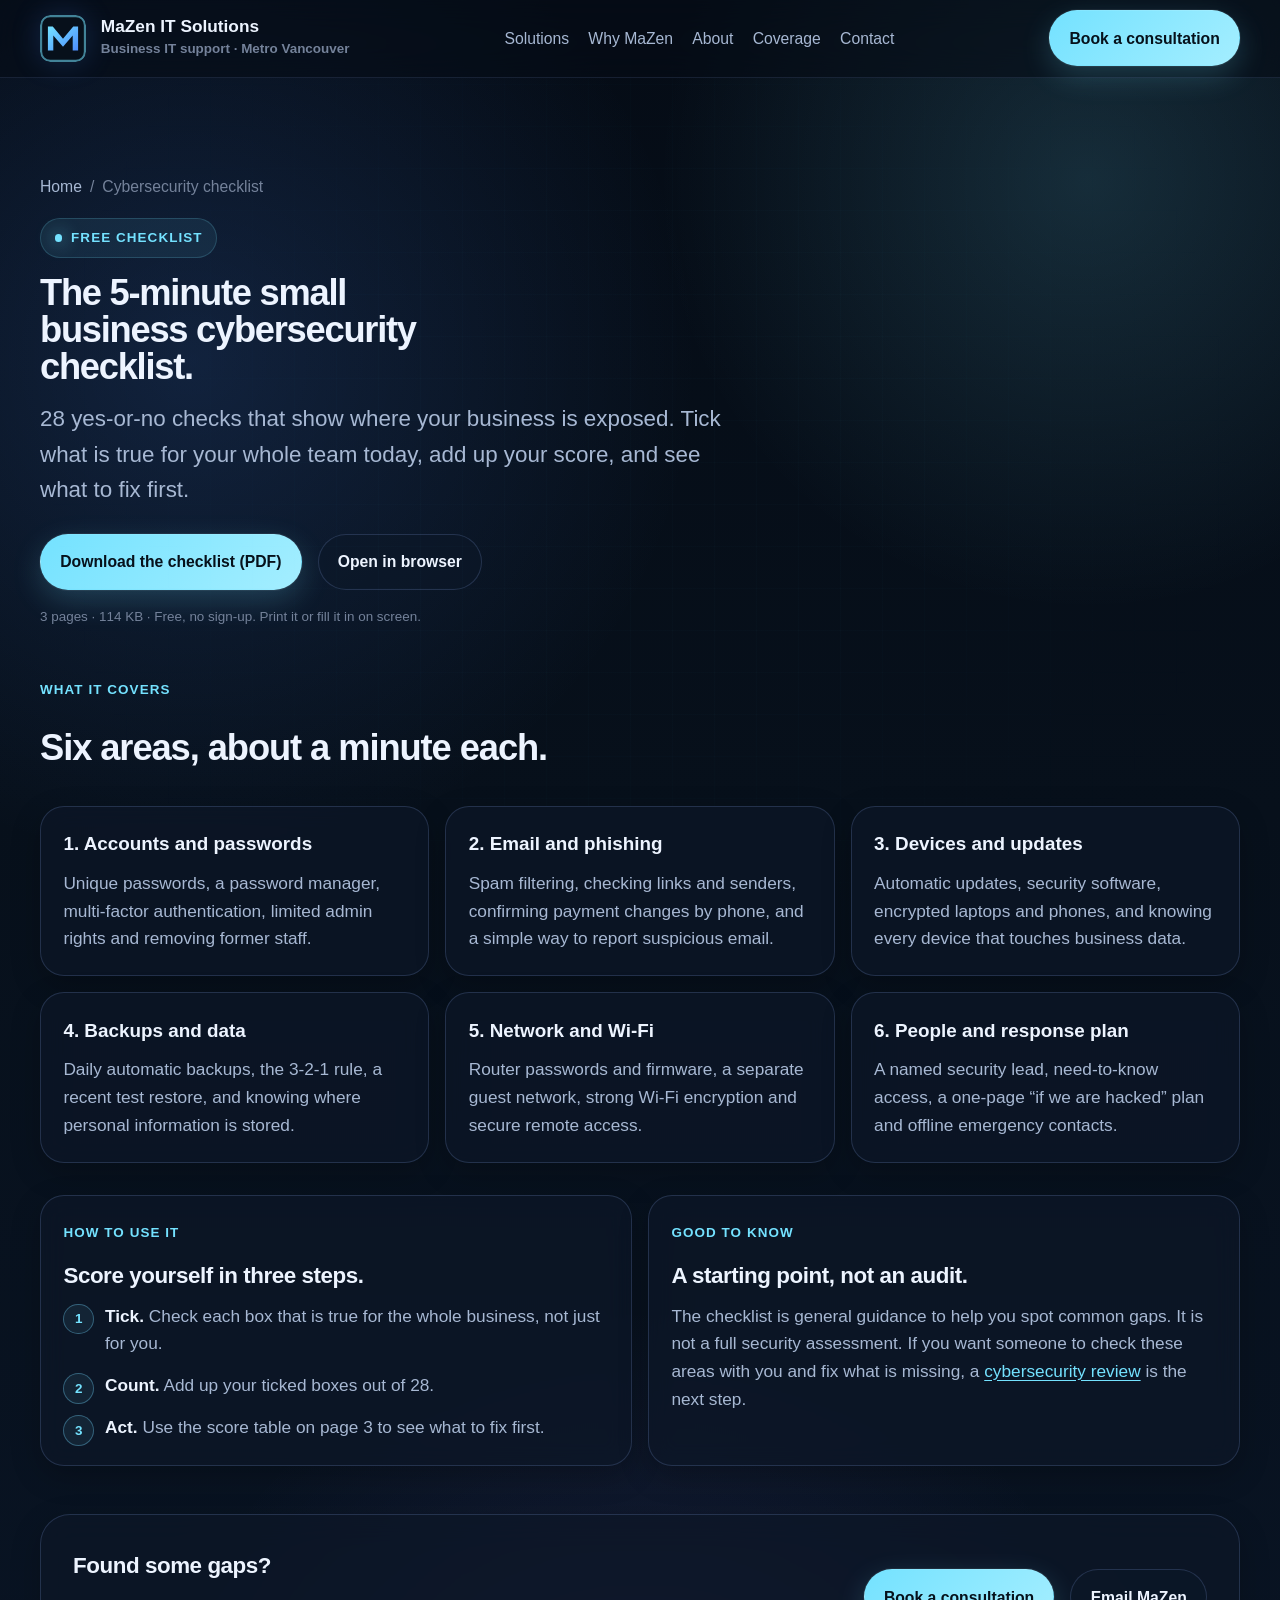
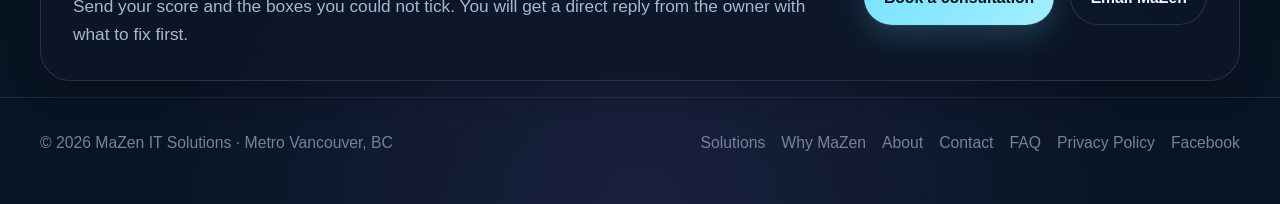
==== checklist/index.html @ c4ebe759 "Add free cybersecurity checklist page with PDF download Co-Authored-By: Claude Opus 5.5 <noreply@ant" ====
<!DOCTYPE html>
<html lang="en" data-theme="dark">
<head>
  <meta charset="UTF-8">
  <meta name="viewport" content="width=device-width, initial-scale=1.0">
  <title>Free 5-Minute Small Business Cybersecurity Checklist | MaZen IT Solutions</title>
  <meta name="description" content="A free 28-point cybersecurity checklist for small businesses. Check passwords, email, devices, backups, Wi-Fi and your response plan in about five minutes. Download the PDF.">
  <meta name="robots" content="index,follow">
  <link rel="canonical" href="https://www.mazenitsolutions.ca/checklist/">
  <meta property="og:title" content="Free 5-Minute Small Business Cybersecurity Checklist">
  <meta property="og:description" content="28 yes-or-no checks across passwords, email, devices, backups, Wi-Fi and your response plan. Download the free PDF from MaZen IT Solutions.">
  <meta property="og:type" content="website">
  <meta property="og:url" content="https://www.mazenitsolutions.ca/checklist/">
  <meta property="og:image" content="https://www.mazenitsolutions.ca/og-image.png">
  <meta name="twitter:card" content="summary_large_image">
  <meta name="twitter:image" content="https://www.mazenitsolutions.ca/og-image.png">
  <meta name="theme-color" content="#08111f">
  <link rel="icon" href="/favicon.ico" sizes="32x32">
  <link rel="icon" href="/favicon.svg" type="image/svg+xml">
  <link rel="apple-touch-icon" href="/apple-touch-icon.png">
  <link rel="preconnect" href="https://api.fontshare.com">
  <link rel="stylesheet" href="https://api.fontshare.com/v2/css?f[]=satoshi@400,500,700,900&f[]=cabinet-grotesk@500,700,800&display=swap">
  <link rel="stylesheet" href="/site.css">
  <script type="application/ld+json">{"@context": "https://schema.org", "@graph": [{"@type": "DigitalDocument", "name": "5-Minute Small Business Cybersecurity Checklist", "description": "A 28-point cybersecurity checklist for small businesses covering accounts and passwords, email and phishing, devices and updates, backups and data, network and Wi-Fi, and people and response planning.", "encodingFormat": "application/pdf", "url": "https://www.mazenitsolutions.ca/checklist/small-business-cybersecurity-checklist.pdf", "isAccessibleForFree": true, "publisher": {"@type": "LocalBusiness", "name": "MaZen IT Solutions", "url": "https://www.mazenitsolutions.ca/"}}, {"@type": "BreadcrumbList", "itemListElement": [{"@type": "ListItem", "position": 1, "name": "Home", "item": "https://www.mazenitsolutions.ca/"}, {"@type": "ListItem", "position": 2, "name": "Cybersecurity checklist", "item": "https://www.mazenitsolutions.ca/checklist/"}]}]}</script>
</head>
<body>
  <a href="#main-content" class="skip-link">Skip to content</a>

  <header class="site-header">
    <div class="container nav-wrap">
      <a class="brand" href="/" aria-label="MaZen IT Solutions home">
        <img class="brand-mark" src="/favicon.svg" width="46" height="46" alt="">
        <span class="brand-text"><span>MaZen IT Solutions</span><small>Business IT support · Metro Vancouver</small></span>
      </a>
      <nav class="nav-links" id="site-nav" aria-label="Primary navigation">
        <a href="/#services">Solutions</a>
        <a href="/#value">Why MaZen</a>
        <a href="/#about">About</a>
        <a href="/#areas">Coverage</a>
        <a href="/#contact">Contact</a>
      </nav>
      <div class="nav-actions">
        <button class="menu-toggle" type="button" data-menu-toggle aria-expanded="false" aria-controls="site-nav" aria-label="Open menu">
          <svg width="18" height="18" viewBox="0 0 24 24" fill="none" stroke="currentColor" stroke-width="2" aria-hidden="true"><path d="M3 6h18M3 12h18M3 18h18"></path></svg>
        </button>
        <a class="btn btn-primary" href="/#contact">Book a consultation</a>
      </div>
    </div>
  </header>

  <main id="main-content">
    <section class="page-hero">
      <div class="container">
        <ol class="crumbs" aria-label="Breadcrumb">
          <li><a href="/">Home</a></li>
          <li aria-current="page">Cybersecurity checklist</li>
        </ol>
        <span class="eyebrow">Free checklist</span>
        <h1>The 5-minute small business cybersecurity checklist.</h1>
        <p class="lede">28 yes-or-no checks that show where your business is exposed. Tick what is true for your whole team today, add up your score, and see what to fix first.</p>
        <div class="hero-actions u-mt-16">
          <a class="btn btn-primary" href="/checklist/small-business-cybersecurity-checklist.pdf" download>Download the checklist (PDF)</a>
          <a class="btn btn-secondary" href="/checklist/small-business-cybersecurity-checklist.pdf" target="_blank" rel="noopener">Open in browser</a>
        </div>
        <p class="form-note u-mt-1">3 pages · 114 KB · Free, no sign-up. Print it or fill it in on screen.</p>
      </div>
    </section>

    <section class="section u-pt-2-pb-1">
      <div class="container">
        <div class="section-head">
          <span class="kicker">What it covers</span>
          <h2>Six areas, about a minute each.</h2>
        </div>
        <div class="services-grid">
          <article class="card">
            <h3>1. Accounts and passwords</h3>
            <p>Unique passwords, a password manager, multi-factor authentication, limited admin rights and removing former staff.</p>
          </article>
          <article class="card">
            <h3>2. Email and phishing</h3>
            <p>Spam filtering, checking links and senders, confirming payment changes by phone, and a simple way to report suspicious email.</p>
          </article>
          <article class="card">
            <h3>3. Devices and updates</h3>
            <p>Automatic updates, security software, encrypted laptops and phones, and knowing every device that touches business data.</p>
          </article>
          <article class="card">
            <h3>4. Backups and data</h3>
            <p>Daily automatic backups, the 3-2-1 rule, a recent test restore, and knowing where personal information is stored.</p>
          </article>
          <article class="card">
            <h3>5. Network and Wi-Fi</h3>
            <p>Router passwords and firmware, a separate guest network, strong Wi-Fi encryption and secure remote access.</p>
          </article>
          <article class="card">
            <h3>6. People and response plan</h3>
            <p>A named security lead, need-to-know access, a one-page &ldquo;if we are hacked&rdquo; plan and offline emergency contacts.</p>
          </article>
        </div>
      </div>
    </section>

    <section class="section u-py-1">
      <div class="container split">
        <article class="card">
          <span class="kicker">How to use it</span>
          <h2 class="card-title">Score yourself in three steps.</h2>
          <ol class="steps">
            <li><strong>Tick.</strong> Check each box that is true for the whole business, not just for you.</li>
            <li><strong>Count.</strong> Add up your ticked boxes out of 28.</li>
            <li><strong>Act.</strong> Use the score table on page 3 to see what to fix first.</li>
          </ol>
        </article>
        <article class="card">
          <span class="kicker">Good to know</span>
          <h2 class="card-title">A starting point, not an audit.</h2>
          <p>The checklist is general guidance to help you spot common gaps. It is not a full security assessment. If you want someone to check these areas with you and fix what is missing, a <a class="u-link" href="/services/cybersecurity-review/">cybersecurity review</a> is the next step.</p>
        </article>
      </div>
    </section>

    <section class="section u-pt-2-pb-1">
      <div class="container">
        <div class="panel cta-band">
          <div>
            <h2 class="card-title u-text-lg">Found some gaps?</h2>
            <p class="u-muted-flush">Send your score and the boxes you could not tick. You will get a direct reply from the owner with what to fix first.</p>
          </div>
          <div class="hero-actions">
            <a class="btn btn-primary" href="/#contact">Book a consultation</a>
            <a class="btn btn-secondary" href="mailto:info@mazenitsolutions.ca?subject=Cybersecurity%20checklist">Email MaZen</a>
          </div>
        </div>
      </div>
    </section>
  </main>

  <footer class="footer">
    <div class="container footer-wrap">
      <div>© 2026 MaZen IT Solutions · Metro Vancouver, BC</div>
      <div class="footer-links">
        <a href="/#services">Solutions</a>
        <a href="/#value">Why MaZen</a>
        <a href="/#about">About</a>
        <a href="/#contact">Contact</a>
        <a href="/faq/">FAQ</a>
        <a href="/privacy/">Privacy Policy</a>
        <a href="https://www.facebook.com/mazenitsolutions/" target="_blank" rel="noopener">Facebook</a>
      </div>
    </div>
  </footer>

  <script src="/site.js" defer></script>
</body>
</html>
---- site.css ----
:root {
  --bg: #07101b;
  --bg-2: #0b1727;
  --surface: rgba(13, 23, 39, 0.72);
  --surface-strong: rgba(15, 27, 47, 0.92);
  --surface-soft: rgba(17, 31, 53, 0.68);
  --border: rgba(151, 181, 255, 0.18);
  --border-strong: rgba(117, 214, 255, 0.34);
  --text: #edf4ff;
  --text-muted: #a7b8d3;
  --text-faint: #74829a;
  --primary: #74e2ff;
  --primary-2: #4d8dff;
  --accent: #8d7dff;
  --success: #79f3b7;
  --danger: #ff7ca8;
  --shadow: 0 20px 60px rgba(0, 0, 0, 0.35);
  --shadow-soft: 0 10px 30px rgba(0, 0, 0, 0.22);
  --radius-sm: 14px;
  --radius-md: 22px;
  --radius-lg: 30px;
  --radius-full: 999px;
  --space-1: 0.25rem;
  --space-2: 0.5rem;
  --space-3: 0.75rem;
  --space-4: 1rem;
  --space-5: 1.25rem;
  --space-6: 1.5rem;
  --space-8: 2rem;
  --space-10: 2.5rem;
  --space-12: 3rem;
  --space-16: 4rem;
  --space-20: 5rem;
  --text-xs: clamp(0.75rem, 0.72rem + 0.15vw, 0.86rem);
  --text-sm: clamp(0.9rem, 0.84rem + 0.18vw, 1rem);
  --text-base: clamp(1rem, 0.95rem + 0.22vw, 1.08rem);
  --text-lg: clamp(1.125rem, 1rem + 0.6vw, 1.4rem);
  --text-xl: clamp(1.65rem, 1.15rem + 1.4vw, 2.6rem);
  --text-2xl: clamp(2.6rem, 1.6rem + 3.2vw, 5rem);
  --content: 1200px;
  --font-body: 'Satoshi', Inter, sans-serif;
  --font-display: 'Cabinet Grotesk', Inter, sans-serif;
  --transition: 180ms cubic-bezier(0.16, 1, 0.3, 1);
}
* { box-sizing: border-box; }
html { scroll-behavior: smooth; }
body {
  margin: 0;
  font-family: var(--font-body);
  font-size: var(--text-base);
  line-height: 1.6;
  color: var(--text);
  background:
    radial-gradient(circle at 15% 20%, rgba(77, 141, 255, 0.16), transparent 28%),
    radial-gradient(circle at 85% 10%, rgba(116, 226, 255, 0.15), transparent 22%),
    radial-gradient(circle at 50% 100%, rgba(141, 125, 255, 0.12), transparent 26%),
    linear-gradient(180deg, #050c16 0%, #07101b 45%, #091424 100%);
  min-height: 100vh;
  overflow-x: hidden;
  -webkit-font-smoothing: antialiased;
  text-rendering: optimizeLegibility;
}
body::before {
  content: "";
  position: fixed;
  inset: 0;
  pointer-events: none;
  background-image:
    linear-gradient(rgba(116, 226, 255, 0.05) 1px, transparent 1px),
    linear-gradient(90deg, rgba(116, 226, 255, 0.05) 1px, transparent 1px);
  background-size: 42px 42px;
  mask-image: radial-gradient(circle at center, black 35%, transparent 85%);
  opacity: 0.34;
}
a { color: inherit; text-decoration: none; }
button, input, textarea, select { font: inherit; }
img, svg { display: block; max-width: 100%; }
.skip-link { position: absolute; left: -9999px; }
.skip-link:focus {
  left: 1rem; top: 1rem; z-index: 999;
  background: var(--primary); color: #03111e; padding: 0.8rem 1rem; border-radius: 12px;
}
.container { width: min(calc(100% - 2rem), var(--content)); margin-inline: auto; }
.section { padding: clamp(4rem, 8vw, 7rem) 0; position: relative; }
.panel {
  background: var(--surface);
  backdrop-filter: blur(16px);
  border: 1px solid var(--border);
  box-shadow: var(--shadow-soft);
  border-radius: var(--radius-lg);
}
.eyebrow {
  display: inline-flex; align-items: center; gap: 0.55rem;
  padding: 0.5rem 0.85rem; border-radius: var(--radius-full);
  background: rgba(116, 226, 255, 0.08); border: 1px solid rgba(116, 226, 255, 0.18);
  color: var(--primary); font-size: var(--text-xs); font-weight: 800; text-transform: uppercase; letter-spacing: 0.08em;
}
.eyebrow::before {
  content: ""; width: 0.48rem; height: 0.48rem; border-radius: 50%; background: currentColor;
  box-shadow: 0 0 18px currentColor;
}
.section-head { max-width: 44rem; margin-bottom: var(--space-10); }
.section-head h2 {
  font-family: var(--font-display); font-size: var(--text-xl); line-height: 1; margin: 1rem 0 1rem;
  letter-spacing: -0.03em;
}
.section-head p { margin: 0; color: var(--text-muted); }
.site-header {
  position: sticky; top: 0; z-index: 100;
  background: rgba(5, 12, 22, 0.6);
  backdrop-filter: blur(16px);
  border-bottom: 1px solid rgba(151, 181, 255, 0.12);
}
.nav-wrap {
  min-height: 4.8rem; display: flex; align-items: center; justify-content: space-between; gap: 1rem;
}
.brand {
  display: inline-flex; align-items: center; gap: 0.9rem; font-weight: 800;
}
.brand-mark {
  width: 2.9rem; height: 2.9rem; border-radius: 22%; flex-shrink: 0;
  box-shadow: 0 0 30px rgba(77, 141, 255, 0.2);
}
.brand-text span { display: block; line-height: 1.05; }
.brand-text small { display: block; font-size: var(--text-xs); color: var(--text-faint); font-weight: 600; margin-top: 0.2rem; }
.nav-links, .nav-actions { display: flex; align-items: center; gap: 1.2rem; }
.nav-links a { color: var(--text-muted); font-size: var(--text-sm); }
.nav-links a:hover { color: var(--text); }
.btn {
  min-height: 48px; border-radius: var(--radius-full); padding: 0.9rem 1.2rem; border: 1px solid transparent;
  display: inline-flex; align-items: center; justify-content: center; gap: 0.6rem;
  font-size: var(--text-sm); font-weight: 700; cursor: pointer;
  transition: transform var(--transition), border-color var(--transition), background var(--transition), box-shadow var(--transition);
}
.btn:hover { transform: translateY(-1px); }
.btn-primary {
  color: #06111b;
  background: linear-gradient(135deg, var(--primary), #a4eeff);
  box-shadow: 0 0 0 1px rgba(255,255,255,0.06), 0 10px 30px rgba(116, 226, 255, 0.2);
}
.btn-secondary {
  background: rgba(12, 24, 41, 0.6); border-color: var(--border); color: var(--text);
}
.menu-toggle { display: none; }
.hero { padding: clamp(4rem, 10vw, 8rem) 0 4rem; position: relative; }
.hero-grid { display: grid; grid-template-columns: 1.2fr 0.8fr; gap: 1.5rem; align-items: center; }
.hero-copy h1 {
  font-family: var(--font-display); font-size: var(--text-2xl); line-height: 0.9; letter-spacing: -0.05em;
  margin: 1.1rem 0 1rem; max-width: 11ch;
}
.hero-copy p {
  max-width: 42rem; margin: 0 0 1.5rem; color: var(--text-muted); font-size: var(--text-lg);
}
.hero-actions, .micro-proof, .kpi-grid, .services-grid, .value-grid, .areas-grid, .proof-strip { display: grid; gap: 1rem; }
.hero-actions { display: flex; flex-wrap: wrap; }
.micro-proof {
  grid-template-columns: repeat(3, minmax(0, 1fr));
  margin-top: 1.5rem;
}
.micro-proof .chip {
  padding: 0.9rem 1rem; border-radius: 18px; border: 1px solid var(--border);
  background: rgba(12, 24, 41, 0.55); color: var(--text-muted); font-size: var(--text-sm);
}
.hero-side {
  padding: 1.4rem;
  background: linear-gradient(180deg, rgba(12, 21, 37, 0.86), rgba(14, 28, 48, 0.76));
  position: relative; overflow: hidden;
}
.hero-side::before {
  content: ""; position: absolute; inset: -30% auto auto 55%; width: 16rem; height: 16rem;
  border-radius: 50%; background: radial-gradient(circle, rgba(116, 226, 255, 0.22), transparent 60%);
  filter: blur(12px);
}
.status-card {
  display: flex; align-items: center; justify-content: space-between; gap: 1rem;
  padding: 1rem 1.1rem; border-radius: 18px; border: 1px solid var(--border);
  background: rgba(7, 16, 27, 0.68);
}
.status-card strong { display: block; font-size: 1.3rem; }
.kpi-grid { grid-template-columns: repeat(2, minmax(0, 1fr)); margin-top: 1rem; }
.kpi {
  padding: 1rem; border-radius: 20px; background: rgba(7, 16, 27, 0.75); border: 1px solid var(--border);
}
.kpi strong { display: block; font-size: 1.8rem; line-height: 1; margin-bottom: 0.35rem; }
.card {
  padding: 1.4rem; border-radius: 24px; background: var(--surface); border: 1px solid var(--border); box-shadow: var(--shadow-soft);
  backdrop-filter: blur(12px);
}
.card h3 { margin: 0 0 0.65rem; font-size: 1.18rem; }
.card p { margin: 0; color: var(--text-muted); }
.kicker {
  display: inline-block; margin-bottom: 0.8rem; color: var(--primary); font-size: var(--text-xs); font-weight: 800;
  text-transform: uppercase; letter-spacing: 0.08em;
}
.services-grid { grid-template-columns: repeat(3, minmax(0, 1fr)); }
.service-card {
  position: relative; overflow: hidden; min-height: 100%;
  background: linear-gradient(180deg, rgba(11, 20, 34, 0.84), rgba(14, 27, 47, 0.78));
}
.service-card::after {
  content: ""; position: absolute; right: -2rem; bottom: -2rem; width: 9rem; height: 9rem;
  border-radius: 50%; background: radial-gradient(circle, rgba(116, 226, 255, 0.16), transparent 62%);
}
.service-card ul, .list { margin: 1rem 0 0; padding-left: 1rem; color: var(--text-muted); }
.service-card li + li, .list li + li { margin-top: 0.45rem; }
.value-grid { grid-template-columns: repeat(4, minmax(0, 1fr)); }
.split {
  display: grid; grid-template-columns: 1fr 1fr; gap: 1rem;
}
.lead-panel {
  display: grid; grid-template-columns: 0.88fr 1.12fr; gap: 1rem; align-items: start;
}
.contact-stack { display: grid; gap: 0.85rem; }
.contact-item {
  padding: 1rem 1.1rem; border-radius: 18px; border: 1px solid var(--border); background: rgba(8, 17, 31, 0.64);
}
form { display: grid; gap: 1rem; }
.form-grid { display: grid; grid-template-columns: repeat(2, minmax(0, 1fr)); gap: 1rem; }
label { display: block; margin-bottom: 0.4rem; font-size: var(--text-sm); font-weight: 700; }
input, textarea, select {
  width: 100%; min-height: 3.1rem; padding: 0.9rem 1rem; border-radius: 16px;
  border: 1px solid rgba(151, 181, 255, 0.16); background: rgba(5, 12, 22, 0.62);
  color: var(--text); transition: border-color var(--transition), box-shadow var(--transition), background var(--transition);
}
textarea { min-height: 8.6rem; resize: vertical; }
input:focus, textarea:focus, select:focus {
  outline: none; border-color: var(--border-strong); box-shadow: 0 0 0 4px rgba(116, 226, 255, 0.12);
  background: rgba(8, 17, 31, 0.82);
}
.proof-strip { grid-template-columns: repeat(3, minmax(0, 1fr)); }
.proof-card {
  padding: 1.1rem; border-radius: 20px; border: 1px solid var(--border); background: rgba(10, 19, 33, 0.7);
}
.areas-grid { grid-template-columns: repeat(5, minmax(0, 1fr)); }
.area {
  text-align: center; padding: 1rem; border-radius: 18px;
  border: 1px solid var(--border); background: rgba(11, 20, 34, 0.62); color: var(--text-muted);
}
.footer {
  padding: 2rem 0 3rem; border-top: 1px solid rgba(151, 181, 255, 0.12);
}
.footer-wrap {
  display: flex; justify-content: space-between; gap: 1rem; flex-wrap: wrap; color: var(--text-faint); font-size: var(--text-sm);
}
.footer-links { display: flex; gap: 1rem; flex-wrap: wrap; }
@media (max-width: 1100px) {
  .hero-grid, .split, .lead-panel { grid-template-columns: 1fr; }
  .services-grid, .value-grid, .proof-strip { grid-template-columns: repeat(2, minmax(0, 1fr)); }
  .areas-grid { grid-template-columns: repeat(3, minmax(0, 1fr)); }
}
@media (max-width: 768px) {
  .nav-links {
    position: absolute; top: calc(100% + 0.5rem); left: 1rem; right: 1rem; display: none;
    flex-direction: column; align-items: flex-start; padding: 1rem;
    background: rgba(8, 17, 31, 0.94); border: 1px solid var(--border); border-radius: 20px; box-shadow: var(--shadow);
  }
  .nav-links.is-open { display: flex; }
  .menu-toggle {
    display: inline-flex; width: 2.9rem; height: 2.9rem; align-items: center; justify-content: center;
    background: rgba(8, 17, 31, 0.74); border: 1px solid var(--border); border-radius: 999px; color: var(--text);
  }
  .nav-actions .btn { display: none; }
  .micro-proof, .kpi-grid, .services-grid, .value-grid, .areas-grid, .proof-strip, .form-grid { grid-template-columns: 1fr; }
  .hero-copy h1 { max-width: 9ch; }
  .hero-actions { flex-direction: column; }
  .hero-actions .btn { width: 100%; }
}
@media (prefers-reduced-motion: reduce) {
  *, *::before, *::after { animation: none !important; transition: none !important; scroll-behavior: auto !important; }
}

/* ---- Inner pages (privacy policy, service pages) ---- */
.page-hero { padding: clamp(3.5rem, 8vw, 6rem) 0 1rem; }
.page-hero h1 {
  font-family: var(--font-display); font-size: var(--text-xl); line-height: 1.02; letter-spacing: -0.035em;
  margin: 1rem 0 1rem; max-width: 22ch;
}
.page-hero .lede { max-width: 44rem; margin: 0; color: var(--text-muted); font-size: var(--text-lg); }
.crumbs { display: flex; flex-wrap: wrap; gap: 0.5rem; margin: 0 0 1.2rem; padding: 0; list-style: none; color: var(--text-faint); font-size: var(--text-sm); }
.crumbs li + li::before { content: "/"; margin-right: 0.5rem; color: var(--text-faint); }
.crumbs a { color: var(--text-muted); }
.crumbs a:hover { color: var(--text); }
.prose { max-width: 46rem; padding-bottom: 2rem; }
.prose h2 { font-family: var(--font-display); font-size: var(--text-lg); line-height: 1.15; letter-spacing: -0.02em; margin: 2.6rem 0 0.7rem; }
.prose h3 { font-size: 1.05rem; margin: 1.6rem 0 0.4rem; }
.prose p, .prose li { color: var(--text-muted); }
.prose p { margin: 0 0 1rem; }
.prose ul, .prose ol { margin: 0 0 1rem; padding-left: 1.2rem; }
.prose li + li { margin-top: 0.4rem; }
.prose a { color: var(--primary); text-decoration: underline; text-underline-offset: 3px; }
.prose strong { color: var(--text); }
.prose .meta { color: var(--text-faint); font-size: var(--text-sm); }
.table-wrap { overflow-x: auto; margin: 0 0 1.2rem; border: 1px solid var(--border); border-radius: 18px; }
.prose table { width: 100%; border-collapse: collapse; font-size: var(--text-sm); }
.prose th, .prose td { text-align: left; vertical-align: top; padding: 0.8rem 1rem; border-bottom: 1px solid var(--border); color: var(--text-muted); }
.prose th { color: var(--text); font-weight: 700; background: rgba(10, 19, 33, 0.7); }
.prose tr:last-child td { border-bottom: 0; }
.form-note { margin: 0; color: var(--text-faint); font-size: var(--text-xs); }
.form-note a { color: var(--primary); text-decoration: underline; text-underline-offset: 3px; }
.footer-links a:hover { color: var(--text); }
.btn:focus-visible, a:focus-visible, button:focus-visible { outline: 2px solid var(--primary); outline-offset: 3px; }

/* ---- Service pages ---- */
.card-title { font-family: var(--font-display); font-size: var(--text-lg); line-height: 1.15; letter-spacing: -0.02em; margin: 0.4rem 0 0.9rem; }
.steps { list-style: none; counter-reset: step; margin: 0; padding: 0; display: grid; gap: 0.9rem; }
.steps li { counter-increment: step; position: relative; padding-left: 2.6rem; color: var(--text-muted); }
.steps li::before {
  content: counter(step); position: absolute; left: 0; top: 0.05rem; width: 1.8rem; height: 1.8rem; border-radius: 50%;
  display: grid; place-items: center; font-size: var(--text-xs); font-weight: 800; color: var(--primary);
  border: 1px solid var(--border-strong); background: rgba(116, 226, 255, 0.08);
}
.steps strong { color: var(--text); }
.cta-band { padding: clamp(1.4rem, 3vw, 2rem); display: flex; align-items: center; justify-content: space-between; gap: 1.5rem; flex-wrap: wrap; }
.cta-band > div:first-child { flex: 1 1 22rem; }
.related-grid { display: grid; grid-template-columns: repeat(3, 1fr); gap: 1rem; }
.card-link { display: block; color: inherit; text-decoration: none; transition: border-color .2s, transform .2s; }
.card-link:hover { border-color: var(--border-strong); transform: translateY(-2px); }
.card-link h3 { color: var(--text); }
.card.urgent { border-color: rgba(255, 124, 168, 0.35); }
.card.urgent ol { margin: 0.6rem 0 0; padding-left: 1.2rem; color: var(--text-muted); }
.service-card li a { color: inherit; text-decoration: underline; text-decoration-color: rgba(116, 226, 255, 0.4); text-underline-offset: 3px; }
.service-card li a:hover { color: var(--primary); }
@media (max-width: 820px) { .related-grid { grid-template-columns: 1fr; } }

/* ---- FAQ ---- */
.faq-list { max-width: 50rem; display: grid; gap: 0.8rem; }
.faq-item { border: 1px solid var(--border); border-radius: 18px; background: var(--surface); }
.faq-item[open] { border-color: var(--border-strong); }
.faq-item summary { cursor: pointer; list-style: none; padding: 1.1rem 3rem 1.1rem 1.3rem; font-weight: 700; color: var(--text); position: relative; }
.faq-item summary::-webkit-details-marker { display: none; }
.faq-item summary::after { content: "+"; position: absolute; right: 1.3rem; top: 50%; transform: translateY(-50%); color: var(--primary); font-size: 1.4rem; line-height: 1; }
.faq-item[open] summary::after { content: "\2212"; }
.faq-item summary:focus-visible { outline: 2px solid var(--primary); outline-offset: 3px; border-radius: 18px; }
.faq-answer { padding: 0 1.3rem 1.2rem; }
.faq-answer p { margin: 0; color: var(--text-muted); }
.faq-answer a { color: var(--primary); text-decoration: underline; text-underline-offset: 3px; }

/* ---- Utilities (replace former inline styles so the CSP can drop 'unsafe-inline') ---- */
.u-pt-2 { padding-top: 2rem !important; }
.u-py-1 { padding-top: 1rem !important; padding-bottom: 1rem !important; }
.u-pt-2-pb-1 { padding-top: 2rem !important; padding-bottom: 1rem !important; }
.u-pb-1 { padding-bottom: 1rem !important; }
.u-py-15 { padding-top: 1.5rem !important; padding-bottom: 1.5rem !important; }
.u-mt-1 { margin-top: 1rem !important; }
.u-mt-16 { margin-top: 1.6rem !important; }
.u-mb-15 { margin-bottom: 1.5rem !important; }
.u-muted { color: var(--text-muted) !important; }
.u-muted-flush { margin: 0 !important; color: var(--text-muted) !important; }
.u-muted-mb-12 { margin: 0 0 1.2rem !important; color: var(--text-muted) !important; }
.u-text-lg { font-size: var(--text-lg) !important; }
.u-mt-1-onecol { margin-top: 1rem !important; grid-template-columns: 1fr !important; }
.u-cta-title { font-family: var(--font-display) !important; font-size: var(--text-xl) !important; line-height: 1 !important; letter-spacing: -0.03em !important; margin: 1rem 0 !important; }
.u-link { color: var(--primary); text-decoration: underline; text-underline-offset: 3px; }
.hp-field { display: none !important; }
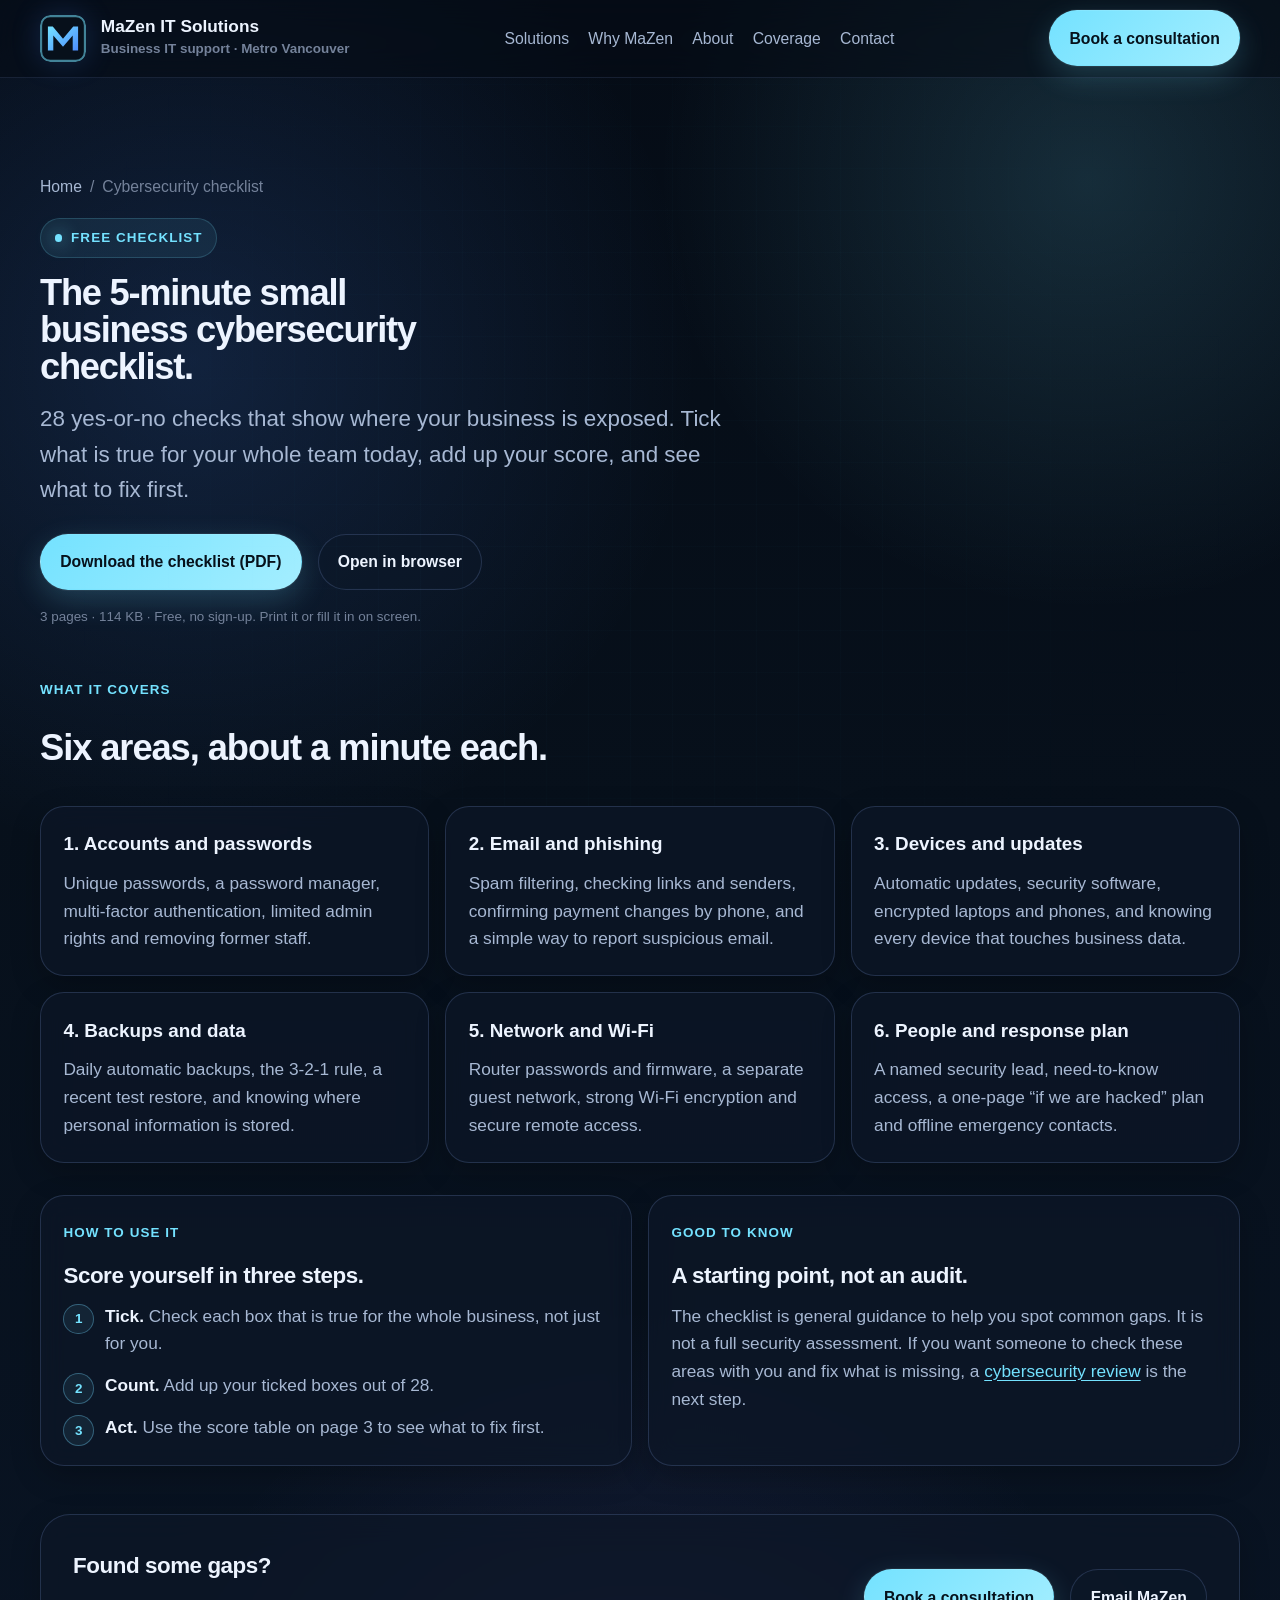
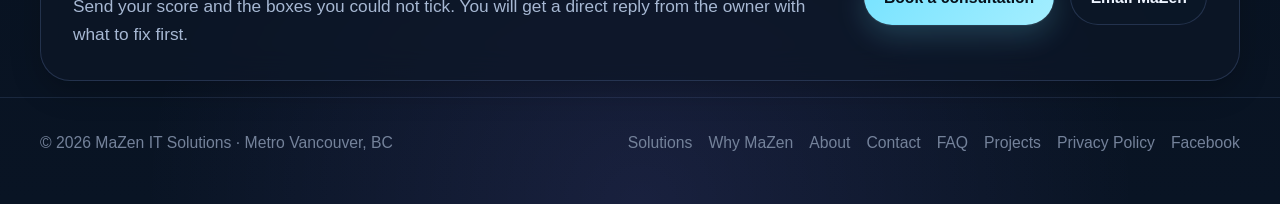
==== commit 59332bca: "Add Projects link to site footer Co-Authored-By: Claude Sonnet 5.5 <noreply@anthropic.com> Claude-Se" ====
--- a/checklist/index.html
+++ b/checklist/index.html
@@ -145,6 +145,7 @@
         <a href="/#about">About</a>
         <a href="/#contact">Contact</a>
         <a href="/faq/">FAQ</a>
+        <a href="/projects/secure-smb-in-a-box/">Projects</a>
         <a href="/privacy/">Privacy Policy</a>
         <a href="https://www.facebook.com/mazenitsolutions/" target="_blank" rel="noopener">Facebook</a>
       </div>
